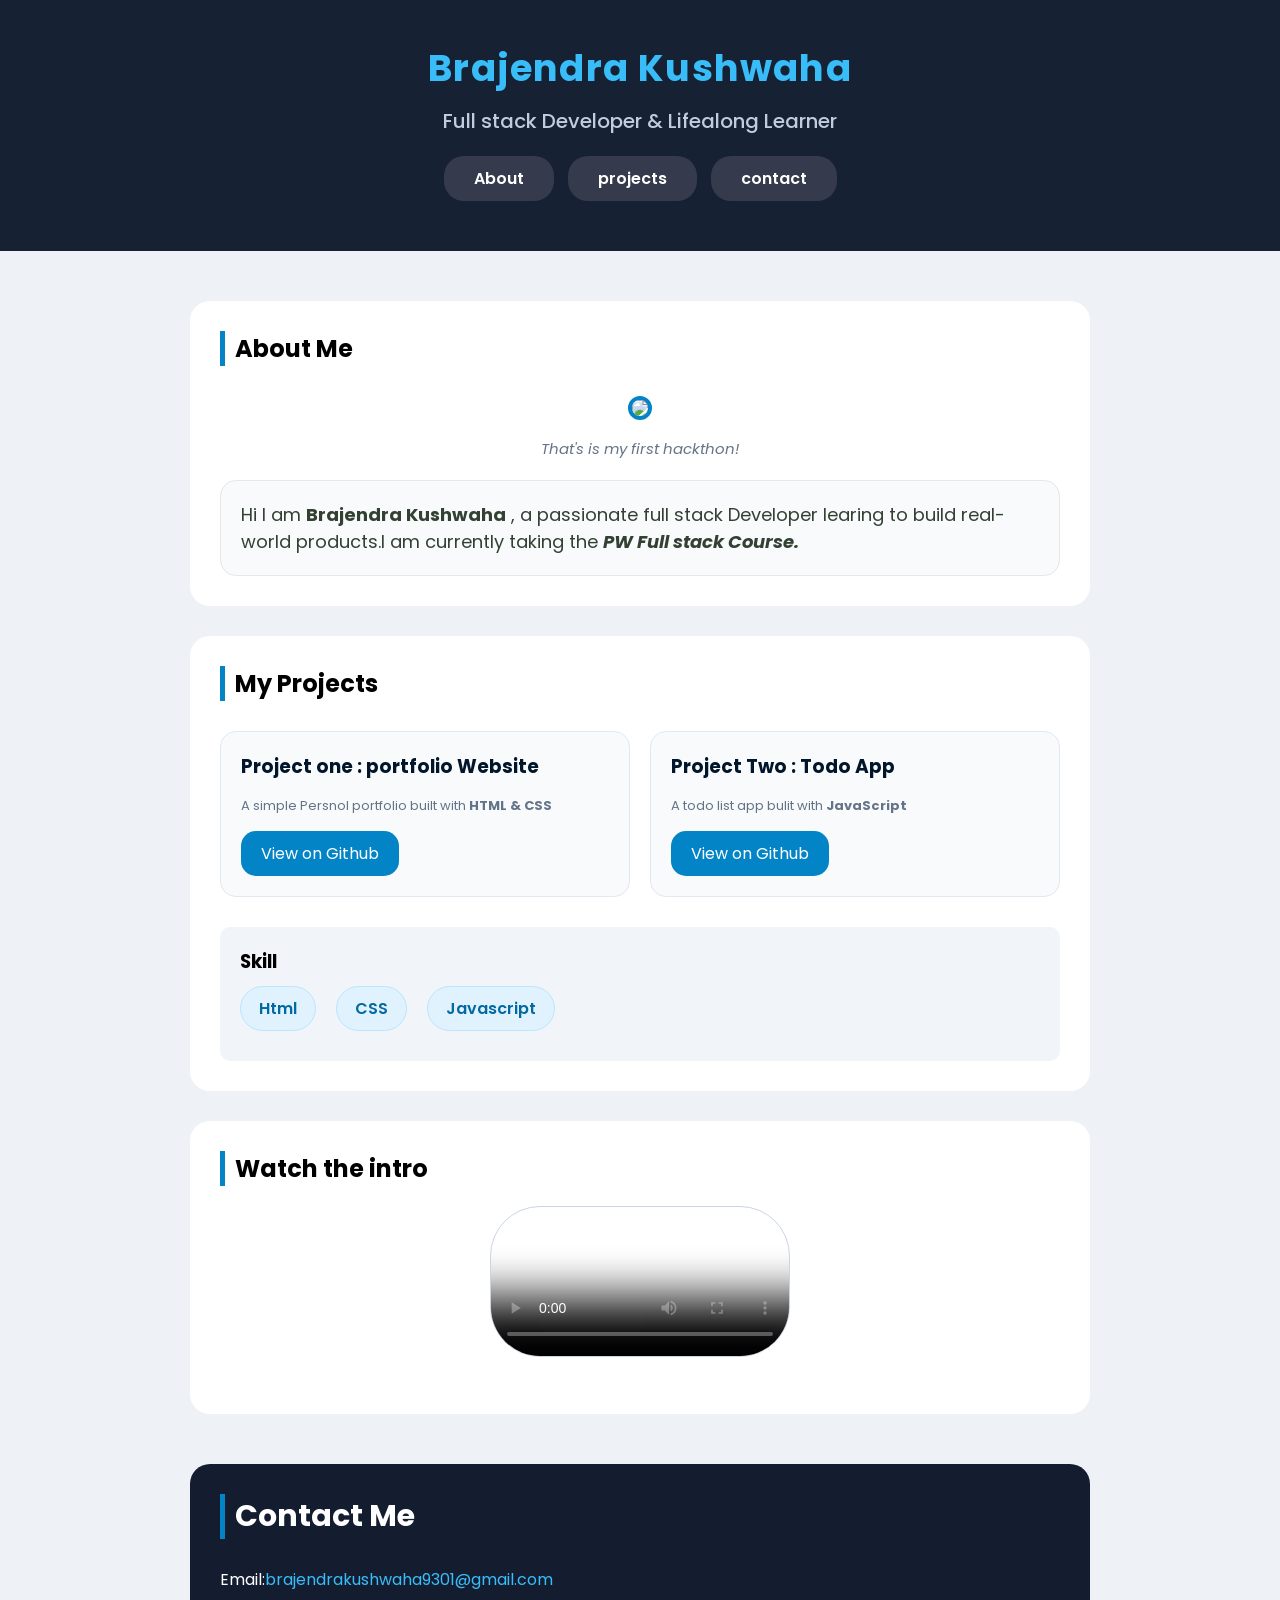
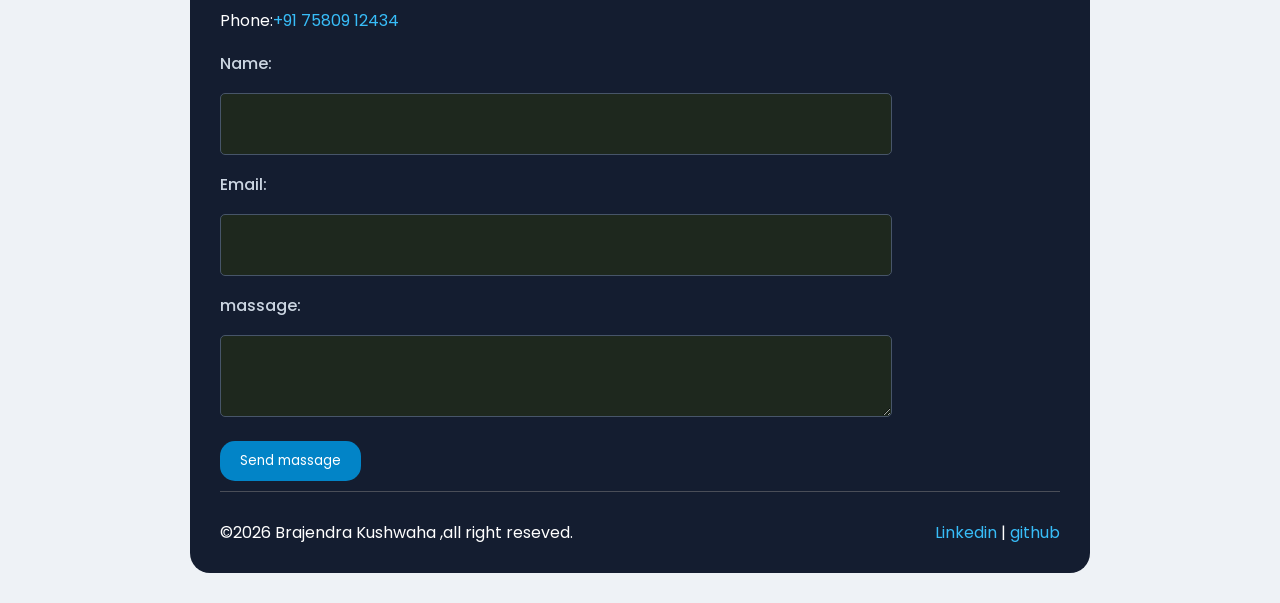
==== portfoliyo.html @ 917323e0 "add portfolio files" ====
<!DOCTYPE html>
<html lang="en">

<head>
    <meta charset="UTF-8">
    <meta name="viewport" content="width=device-width, initial-scale=1.0">
    <title>Brajendra Kushwaha portfoliyo </title>
    <link rel="stylesheet" href="portfoliyo.css">
</head>

<body>
    <header class="header1">
        <h1> Brajendra Kushwaha</h1>
        <p> Full stack Developer & Lifealong Learner</p>
        <nav>
            <a href="#about">About </a>
            <a href="#projects">projects </a>
            <a href="#contact">contact </a>
        </nav>
    </header>
    <main>
        <section id="about">
            <h2> About Me</h2>
            <figure>
                <img src="Lacture7/br.jpeg" hight="400" width="200">
                <figcaption> That's is my first hackthon!</figcaption>
            </figure>
            <p> Hi I am <strong>Brajendra Kushwaha</strong> , a passionate full stack Developer learing to build
                real-world products.I am currently taking the <strong><em>PW Full stack Course.</em></strong> </p>
        </section>
        <section id="projects">
            <h2> My Projects</h2>
            <div id="projects-card">
                <article>
                    <h3>Project one : portfolio Website</h3>
                    <p> A simple Persnol portfolio built with <strong> HTML & CSS</strong></p>
                    <a href="">View on Github</a>



                </article>
                <article>
                    <h3>Project Two : Todo App</h3>
                    <p> A todo list app bulit with <strong> JavaScript</strong></p>
                    <a href="">View on Github</a>

                </article>
            </div>
            <div id="skills">
                <h3>Skill</h3>
                <ul>
                    <li>Html</li>
                    <li>CSS</li>
                    <li>Javascript</li>
                </ul>
            </div>

        </section>
        <section id="intro">
            <h2> Watch the intro</h2>
           
                   <video src="Lacture7/vidio.mp4" width="300px" hight="200pxhight=" 400" width="200" controls
                poster="Lacture7/br.jpeg">
            
         


        </section>
    </main>
    <footer id="contact">
        <h2> Contact Me</h2>
        <p> Email:<a href="mailto:brajendrakushwaha854@gmail.com">brajendrakushwaha9301@gmail.com</a></p>
        <P> Phone:<a href="tel:+917580912434">+91 75809 12434</a></P>
        <form action="">
            <label for="name"> Name:</label>
            <input type="text" id="name">
           <br>
            <label for="email"> Email:</label>
            <input type="email" id=email>
            <br>
            <label for="massage"> massage:</label>
            <textarea name="massage" id="massage"></textarea>
            <br> 
            <button type="submit">Send massage</button>

        </form>
        
        <div id="lower-footer">
            <p> &copy;2026 Brajendra Kushwaha ,all right reseved.</p>
            <p>
                 <a href="">Linkedin</a> | <a href=""> github</a>
            </p>
           
        </div>
    </footer>
</body>

</html>
---- portfoliyo.css ----
@import url('https://fonts.googleapis.com/css2?family=Poppins:ital,wght@0,100;0,200;0,300;0,400;0,500;0,600;0,700;0,800;0,900;1,100;1,200;1,300;1,400;1,500;1,600;1,700;1,800;1,900&display=swap');



* {
    padding: 0;
    margin: 0;
    box-sizing: border-box;
    font-family: "Poppins", sans-serif;
}

body {
    background-color: #EEF2F6;
}

.header1 {
   
    padding: 40px 0px;
    text-align: center;
    background-color: #162134;
    /* text-transform: uppercase; */
}

.header1 h1 {

    color: rgb(56, 189, 248);
    /* padding: 5px 0;
    font-weight: 800; */
    font-size: 37px;
    letter-spacing: 1.2px;

}

.header1 p {
    color: #c2ccdb;
    padding: 10px 0;
    font-weight: 500;
    font-size: 20px;
}

nav a {
    display: inline-block;
    padding: 10px 30px;
    text-decoration: none;
    background-color: #353b4c;
    color: white;
    border-radius: 20px;
    margin: 10px 5px;
    font-weight: 600;
}

nav a:hover {
    background-color: #0284c7;


}

main {
    margin: 50px auto;
    max-width: 900px;

}

#about,
#projects,
#intro {
    background-color: white;
    padding: 30px;
    border-radius: 20px;
    margin-bottom: 30px;
}

#about h2,
#projects h2 {
    border-left: 5px solid #0284c7;
    padding-left: 10px;
}

#about figure {
    text-align: center;
    padding: 20px 0;


}

#about figure img {
    border-radius: 50%;
    border: 4px solid #0284c7;
    margin: 10px 0;
    transition: all 1s;
}

#about figure img:hover {
    transform: scale(1.1);
    box-shadow: 0px 10px 10px #0285c7ca;
}

#about figure figcaption {
    color: #647488;
    font-style: italic;
    font-size: 15px;
}

#about p {
    border-radius: 16px;
    background-color: #f8fafc;
    padding: 20px;
    border: 1px solid #e7e7e8;
    font-size: 18px;
    color: #334133;
}

#projects-card {
    display: flex;
    gap: 20px;
    margin: 30px 0;
    flex-wrap: wrap;

}

#projects-card article {
    flex: 1;
    background-color: #f8fafc;
    padding: 20PX;
    border-radius: 16PX;
    /* display: flex;
    flex-direction: column; */
    gap: 10px;
    border: 1px solid #E2e8f0;
    color: #01162A;
    transition: all 0.5s;
}

#projects-card article:hover {
    transform: translatey(-5px);
    box-shadow: 0px 10px 10px rgba(0, 0, 0, 0.796);
}

#projects-card article p {
    font-size: 13px;
    color: #647488;
    margin: 15px 0;

}

#projects-card article a {
    border-radius: 15px;
    padding: 10px 20px;
    display: inline-block;
    background-color: #0284c7;
    color: white;
    text-decoration: none;
}

#skills {
    background-color: #f1f5f9;
    border-radius: 10px;
    padding: 20px;
    flex-wrap: wrap;
}

#skills ul {
    list-style: none;
    display: flex;
    gap: 20px;
    margin: 10px 0;

}

#skills ul li {
    background-color: #e0f2fe;
    border-radius: 30px;
    border: 1px solid #BAE6FD;
    padding: 9px 18px;
    color: #0369A1;
    font-weight: 600;
}

#intro {
    text-align: center;
}

#intro h2 {
    text-align: left;
    border-left: 5px solid #0284c7;
    padding-left: 10px;
}

#intro video {
    margin: 20px 0;
    object-fit: cover;
    max-width: 100%;
    height: auto;
    border-radius: 50px;
    border: 1px solid #cbd5e1;
}

#contact {
    margin: 50px auto;
    max-width: 900px;
    background-color: #141D30;
    padding: 30px 30px 0;
    border-radius: 20px;
    margin-bottom: 30px;
}

#contact h2 {
    border-left: 5px solid #0284c7;
    padding-left: 10px;
    color: white;
    font-size: 30px;
    margin-bottom: 20px;

}

#contact p {
    color: white;
    padding: 8px 0;
}

#contact p a {
    text-decoration: none;
    color: #38bdf8;
}

#contact p a:hover {
    text-decoration: underline;
    color: #38bdf8;
    font-size: 20px;
}

form label {
    display: block;
    margin: 10px 0;
    color: #cbd5e1;
    font-weight: 500;
}

form {
    max-width: 80%;
}

form input[type="text"],
form input[type="email"],
textarea {
    width: 100%;
    background-color: #1e281e;
    outline: none;
    border: 1px solid #475569;
    border-radius: 5px;
    padding: 20px 10px;
    color: white;
    margin: 7px 0;
}

form button {
    border-radius: 15px;
    padding: 10px 20px;
    display: inline-block;
    background-color: #0284c7;
    color: white;
    text-decoration: none;
    outline: none;
    border: none;
    margin: 10px 0;
}

#lower-footer {
    display: flex;
    justify-content: space-between;
    align-items: center;
    flex-wrap: wrap;
    border-top: 1px solid rgba(128, 128, 128, 0.502);
    padding: 20px 0;
    margin-top: 10px 0;

}
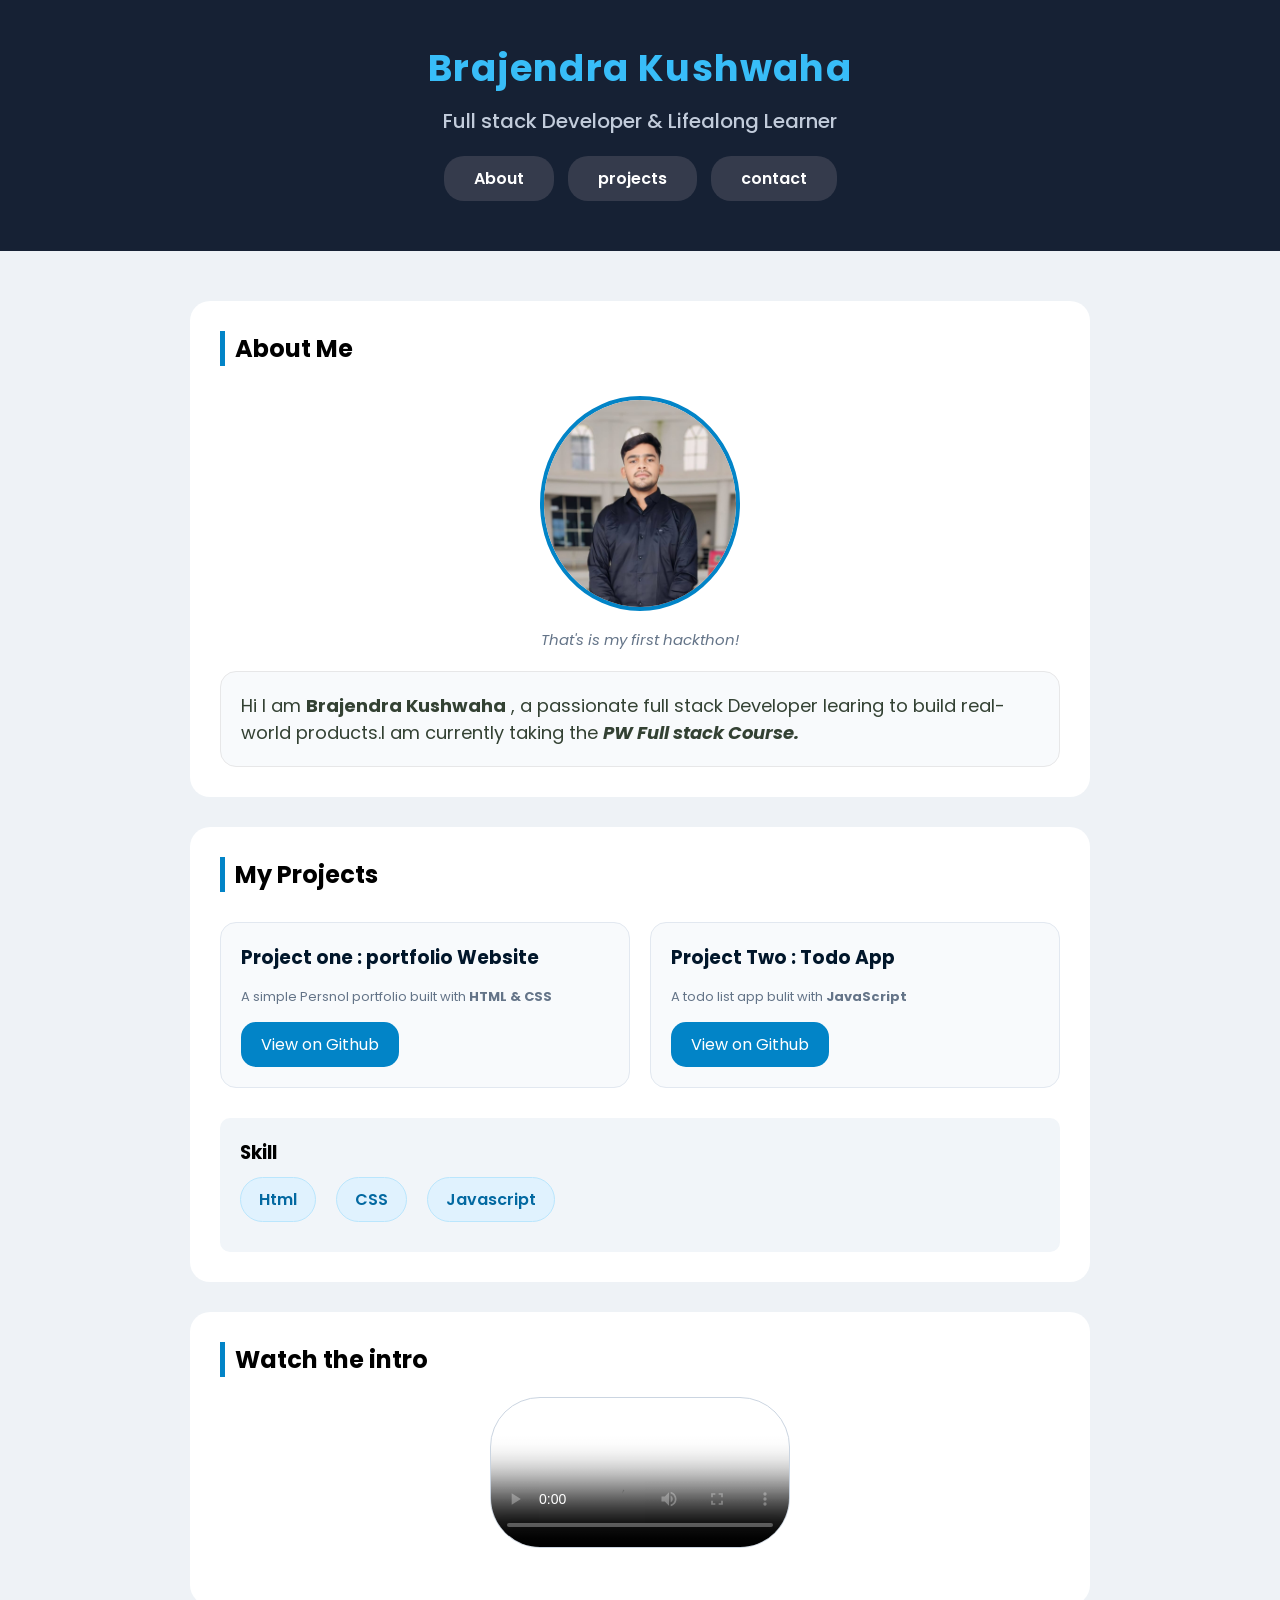
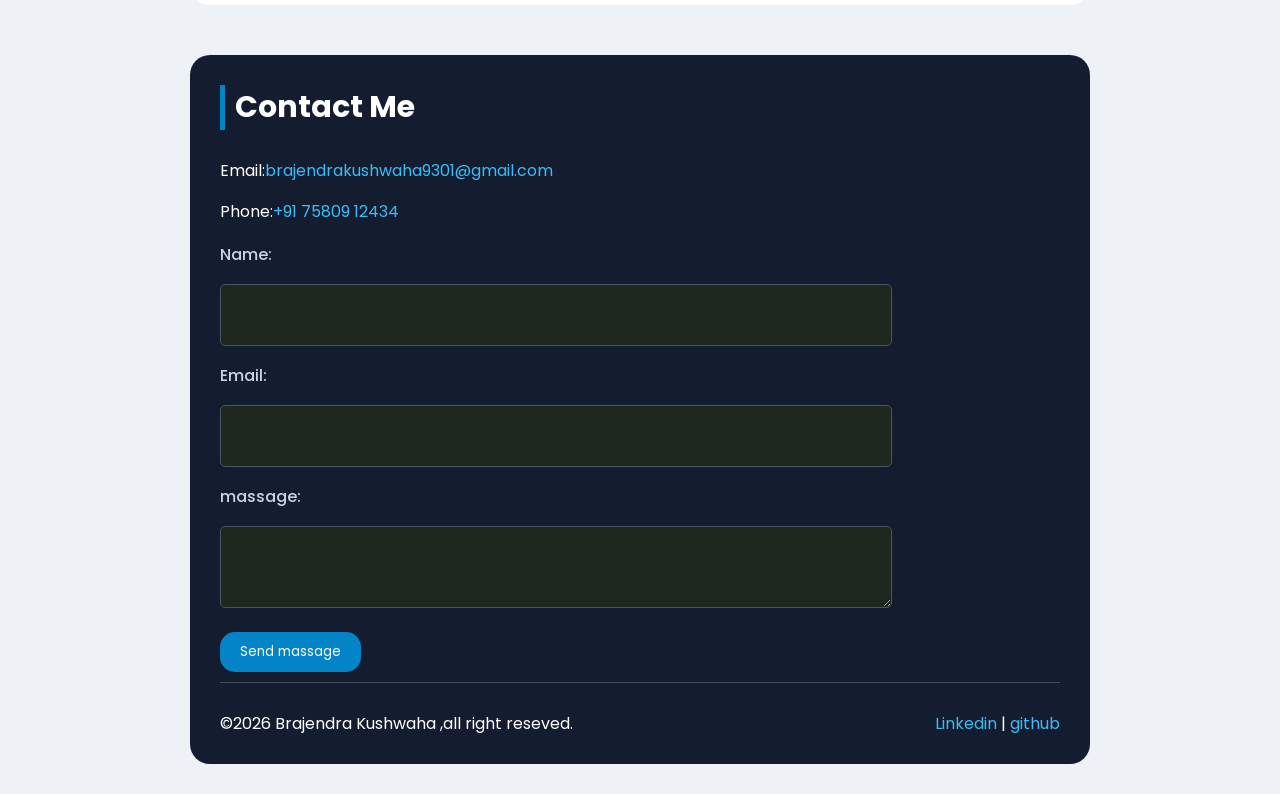
==== commit a07c9368: "fix image path" ====
--- a/portfoliyo.html
+++ b/portfoliyo.html
@@ -22,7 +22,7 @@
         <section id="about">
             <h2> About Me</h2>
             <figure>
-                <img src="Lacture7/br.jpeg" hight="400" width="200">
+                <img src="br.jpeg" hight="400" width="200">
                 <figcaption> That's is my first hackthon!</figcaption>
             </figure>
             <p> Hi I am <strong>Brajendra Kushwaha</strong> , a passionate full stack Developer learing to build
